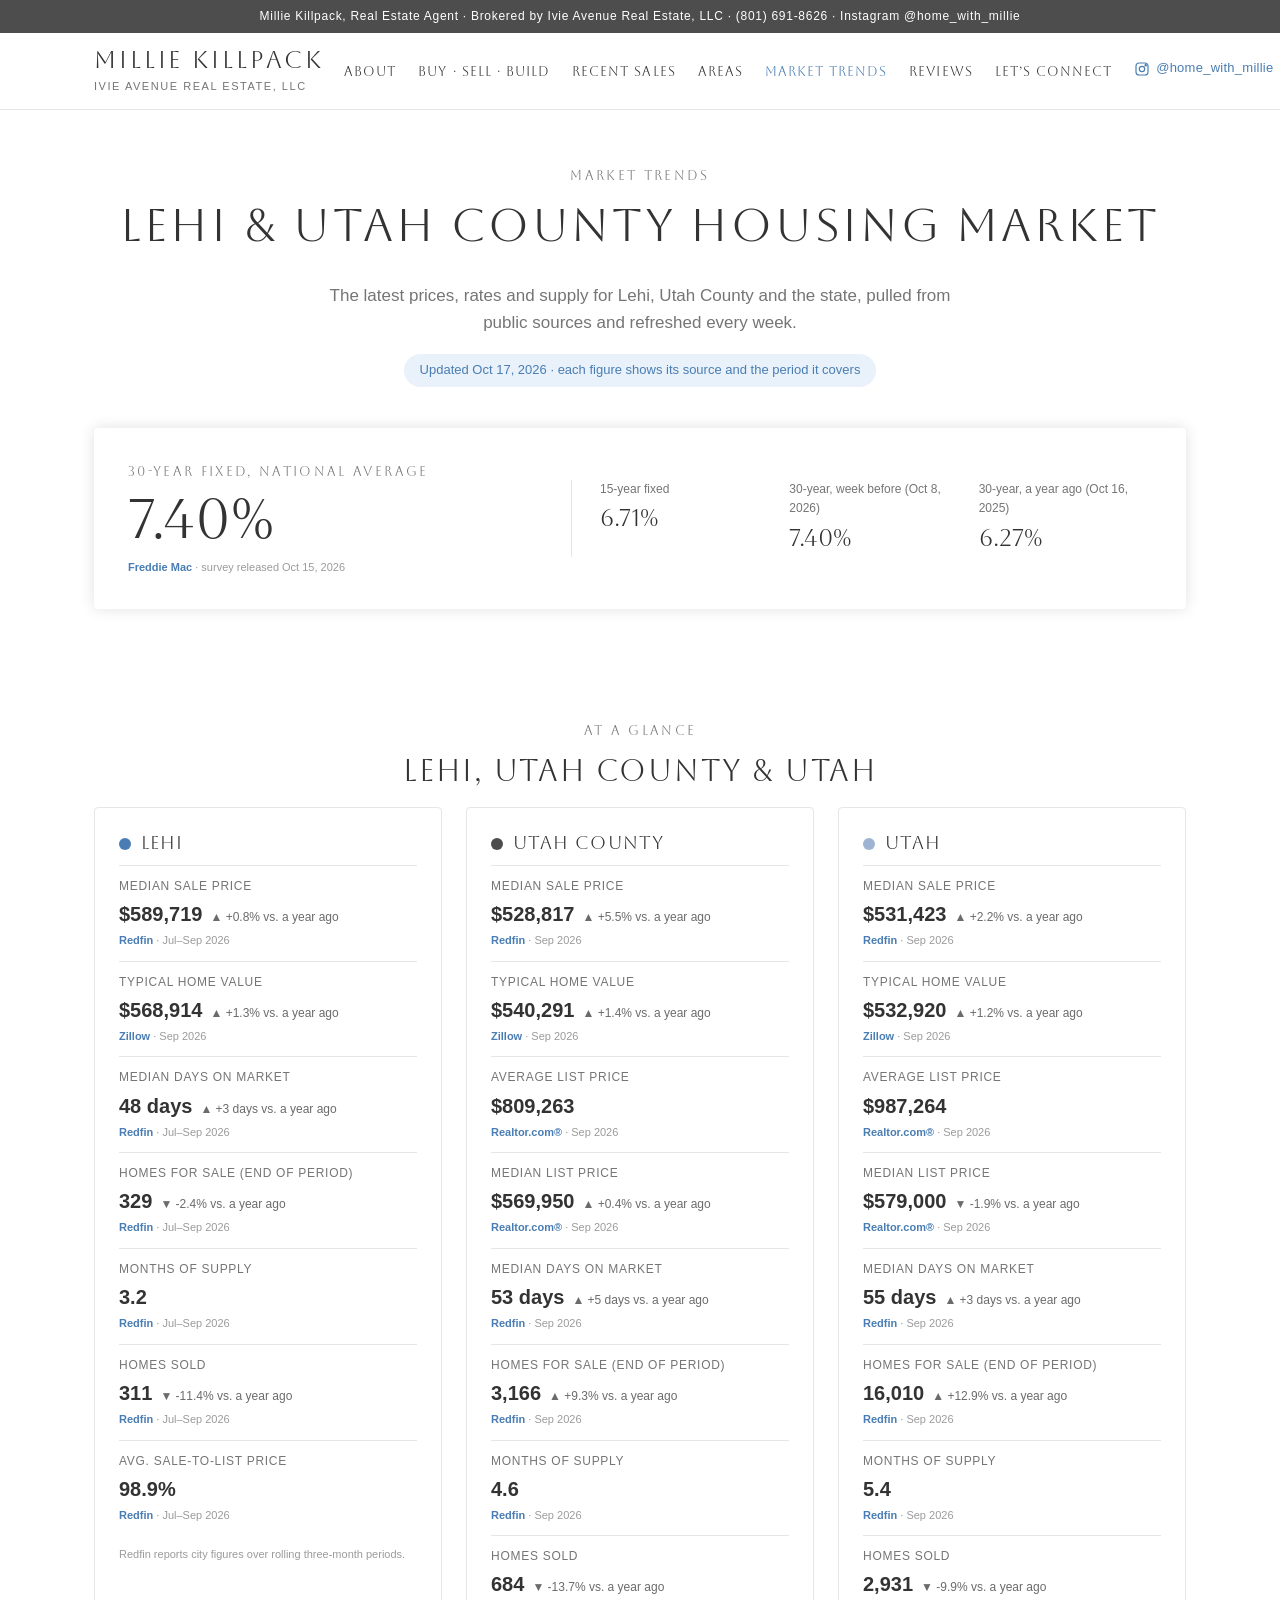
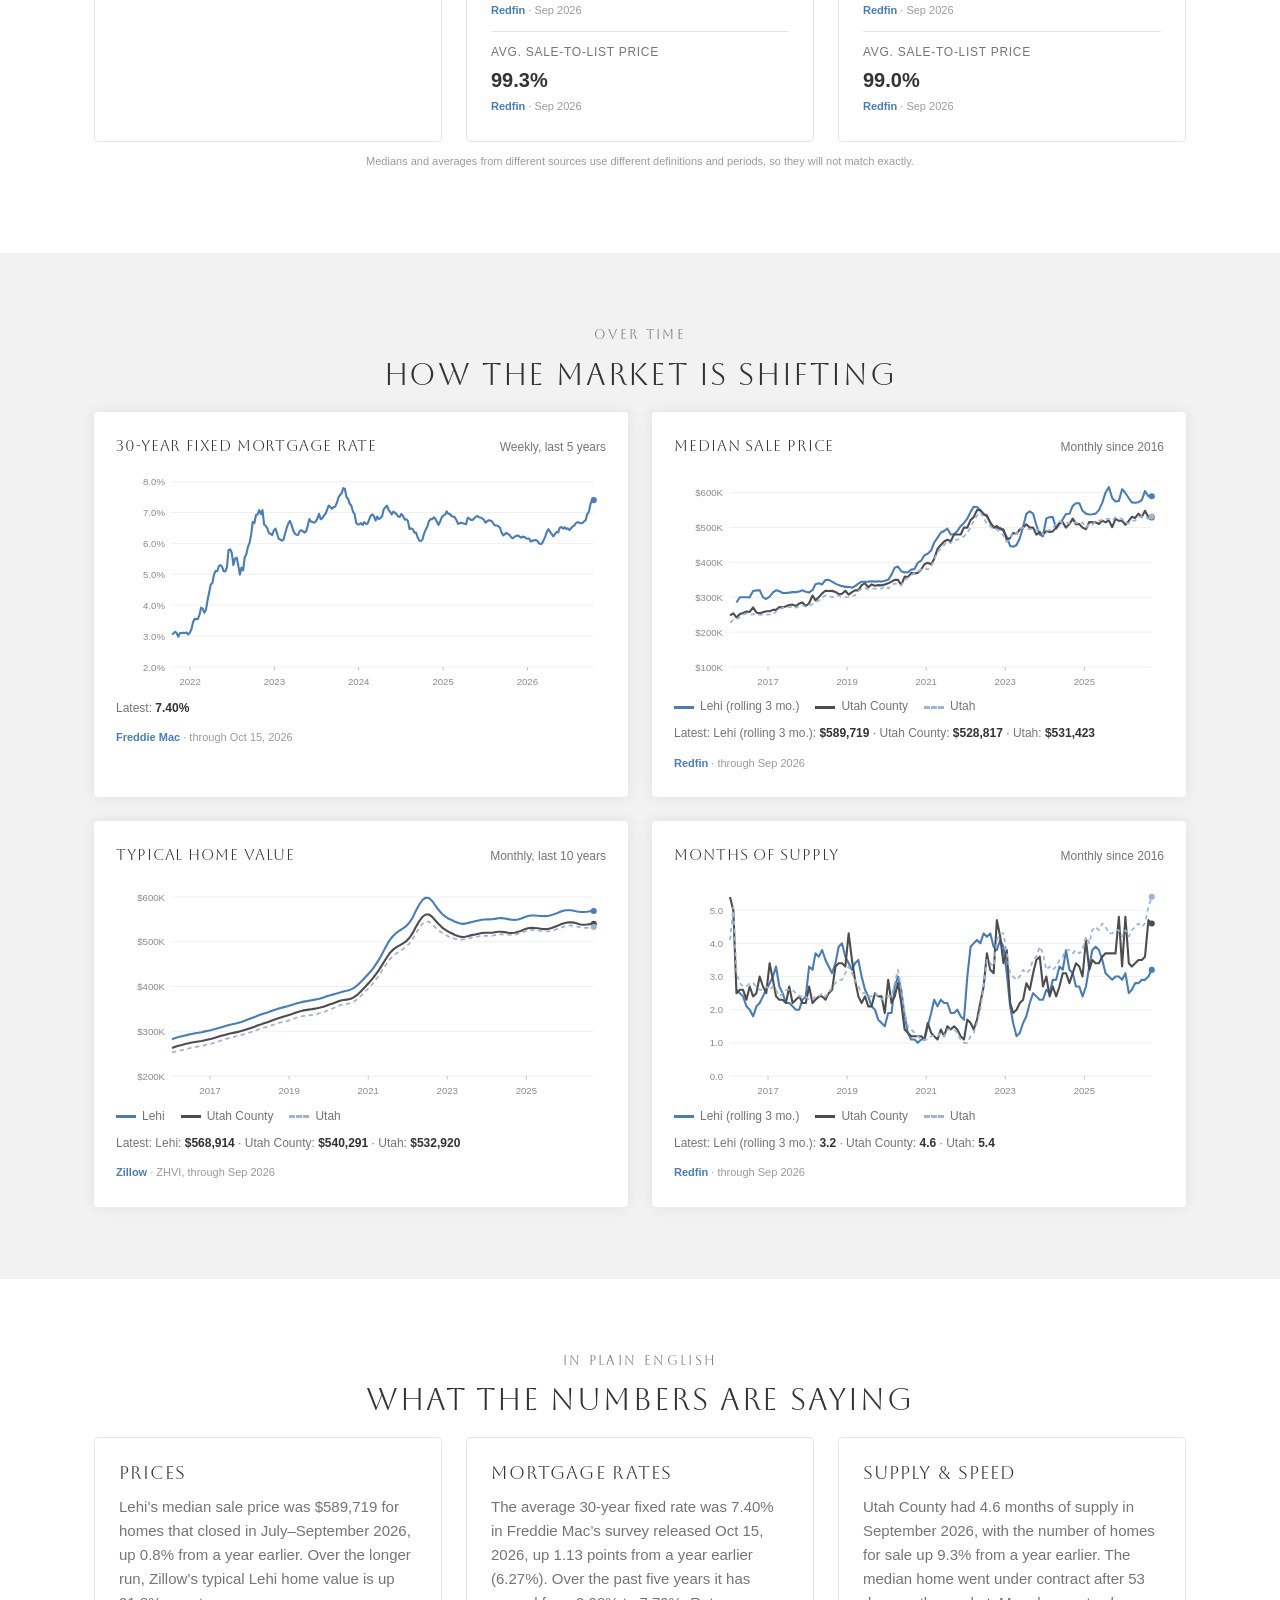
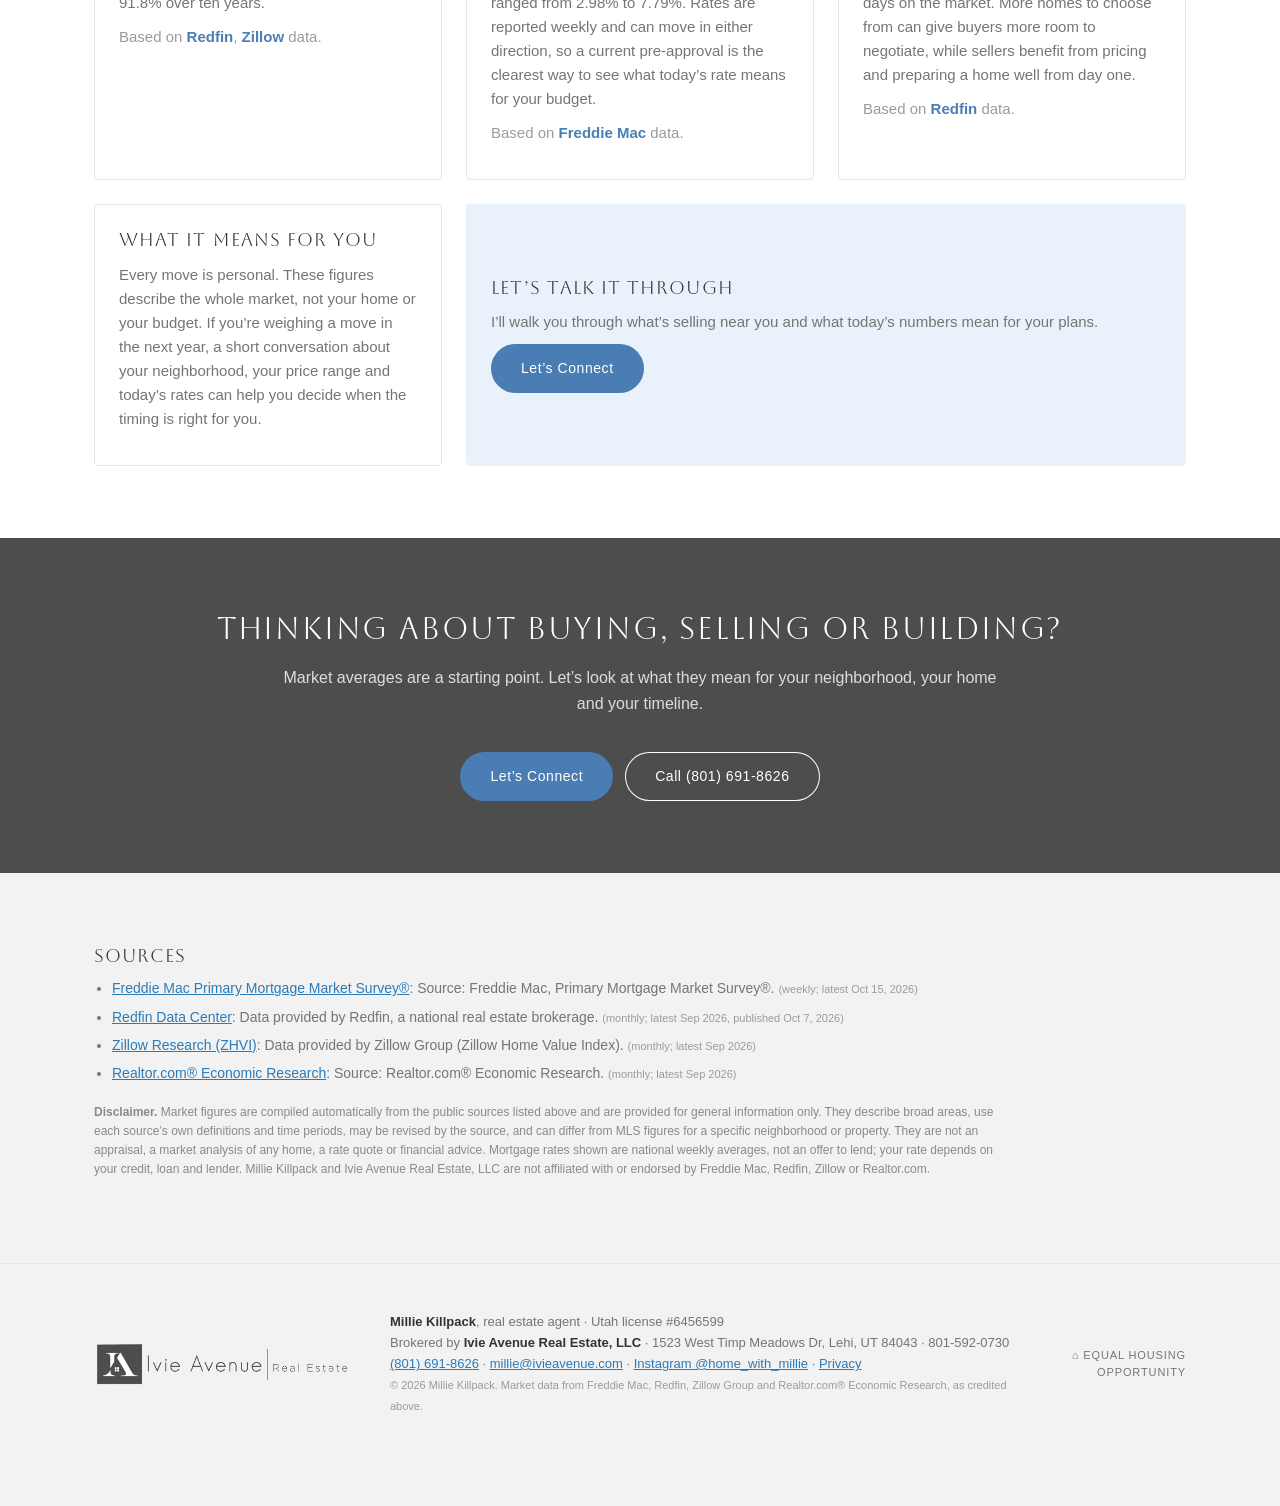
==== market.html @ c8713703 "Millie Killpack site: initial launch build with Market Trends and weekly data workflow" ====
<!doctype html><html lang="en"><head><meta charset="utf-8"><meta name="viewport" content="width=device-width,initial-scale=1">
<title>Lehi &amp; Utah County Housing Market Trends | Millie Killpack, Ivie Avenue Real Estate</title><meta name="description" content="Lehi, Utah County and Utah housing market trends: median sale prices, home values, days on market, inventory and the latest 30-year mortgage rate, refreshed from public sources.">
<link rel="preload" href="fonts/aboreto.woff2" as="font" type="font/woff2" crossorigin><link rel="stylesheet" href="styles.css"><link rel="stylesheet" href="market.css"></head><body>
<div class="topbar">Millie Killpack, Real Estate Agent · Brokered by Ivie Avenue Real Estate, LLC · <a href="tel:+18016918626">(801) 691-8626</a> · <a href="https://www.instagram.com/home_with_millie/" target="_blank" rel="noopener">Instagram @home_with_millie</a></div>
<header class="site"><div class="hdr"><a class="brand" href="index.html#top"><span class="nm">Millie Killpack</span><span class="bk">Ivie Avenue Real Estate, LLC</span></a>
<button class="menu-btn" aria-expanded="false" aria-controls="nav" onclick="var n=document.getElementById('nav');n.classList.toggle('open');this.setAttribute('aria-expanded',n.classList.contains('open'))">Menu ☰</button>
<nav class="main" id="nav"><ul><li><a href="index.html#about">About</a></li><li><a href="index.html#services">Buy · Sell · Build</a></li><li><a href="index.html#sold">Recent Sales</a></li><li><a href="index.html#areas">Areas</a></li><li><a href="market.html" aria-current="page">Market Trends</a></li><li><a href="index.html#reviews">Reviews</a></li><li><a href="index.html#connect">Let’s Connect</a></li><li><a class="ig" href="https://www.instagram.com/home_with_millie/" target="_blank" rel="noopener" aria-label="Instagram @home_with_millie"><svg width="16" height="16" viewBox="0 0 24 24" fill="none" stroke="currentColor" stroke-width="1.8" aria-hidden="true"><rect x="3" y="3" width="18" height="18" rx="5"/><circle cx="12" cy="12" r="4"/><circle cx="17.5" cy="6.5" r="1" fill="currentColor"/></svg> <span>@home_with_millie</span></a></li></ul></nav></div></header>
<main id="top">
<section class="mkt-hero"><div class="wrap">
<p class="eyebrow">Market Trends</p>
<h1>Lehi &amp; Utah County housing market</h1>
<p class="intro">The latest prices, rates and supply for Lehi, Utah County and the state, pulled from public sources and refreshed every week.</p>
<p class="updated" id="updated">Loading the latest figures…</p>
</div></section>

<section class="rate-band"><div class="wrap">
<div class="rate" id="rate"></div>
</div></section>

<section><div class="wrap">
<p class="eyebrow center">At a glance</p><h2 class="center">Lehi, Utah County &amp; Utah</h2>
<div class="glance" id="glance"></div>
<p class="src center" id="glance-note"></p>
</div></section>

<section class="band"><div class="wrap">
<p class="eyebrow center">Over time</p><h2 class="center">How the market is shifting</h2>
<div class="charts">
<figure class="chart" id="c-rate"><figcaption><b>30-year fixed mortgage rate</b><span>Weekly, last 5 years</span></figcaption><div class="plot"></div><p class="src"></p></figure>
<figure class="chart" id="c-price"><figcaption><b>Median sale price</b><span>Monthly since 2016</span></figcaption><div class="plot"></div><p class="src"></p></figure>
<figure class="chart" id="c-zhvi"><figcaption><b>Typical home value</b><span>Monthly, last 10 years</span></figcaption><div class="plot"></div><p class="src"></p></figure>
<figure class="chart" id="c-supply"><figcaption><b>Months of supply</b><span>Monthly since 2016</span></figcaption><div class="plot"></div><p class="src"></p></figure>
</div></div></section>

<section><div class="wrap">
<p class="eyebrow center">In plain English</p><h2 class="center">What the numbers are saying</h2>
<div class="insights" id="insights"></div>
</div></section>

<section class="mkt-cta"><div class="wrap center">
<h2>Thinking about buying, selling or building?</h2>
<p class="lead">Market averages are a starting point. Let’s look at what they mean for your neighborhood, your home and your timeline.</p>
<div class="ctas"><a class="btn" href="index.html#connect">Let’s Connect</a><a class="btn ghost" href="tel:+18016918626">Call (801) 691-8626</a></div>
</div></section>

<section class="band sources"><div class="wrap">
<h3>Sources</h3>
<ul id="sources"></ul>
<p class="disc-text"><b>Disclaimer.</b> Market figures are compiled automatically from the public sources listed above and are provided for general information only. They describe broad areas, use each source’s own definitions and time periods, may be revised by the source, and can differ from MLS figures for a specific neighborhood or property. They are not an appraisal, a market analysis of any home, a rate quote or financial advice. Mortgage rates shown are national weekly averages, not an offer to lend; your rate depends on your credit, loan and lender. Millie Killpack and Ivie Avenue Real Estate, LLC are not affiliated with or endorsed by Freddie Mac, Redfin, Zillow or Realtor.com.</p>
</div></section>
</main><footer><div class="wrap grid"><img class="logo" src="img/Ivie_Ave_bannerlogo.png" alt="Ivie Avenue Real Estate, LLC logo">
<div class="disc"><b>Millie Killpack</b>, real estate agent · Utah license #6456599<br>
Brokered by <b>Ivie Avenue Real Estate, LLC</b> · 1523 West Timp Meadows Dr, Lehi, UT 84043 · 801-592-0730<br>
<a href="tel:+18016918626">(801) 691-8626</a> · <a href="mailto:millie@ivieavenue.com">millie@ivieavenue.com</a> · <a href="https://www.instagram.com/home_with_millie/" target="_blank" rel="noopener">Instagram @home_with_millie</a> · <a href="privacy.html">Privacy</a><br>
<span class="src">© 2026 Millie Killpack. Market data from Freddie Mac, Redfin, Zillow Group and Realtor.com® Economic Research, as credited above.</span></div>
<div class="eho">⌂ Equal Housing<br>Opportunity</div></div></footer>
<div class="mbar"><a href="tel:+18016918626">Call</a><a href="sms:+18016918626">Text</a><a href="index.html#connect">Connect</a></div><script>document.querySelectorAll('nav.main a').forEach(a=>a.addEventListener('click',()=>document.getElementById('nav').classList.remove('open')));</script>
<script src="market.js" defer></script></body></html>
---- styles.css ----
@font-face{font-family:'Aboreto';src:url(fonts/aboreto.woff2) format('woff2');font-weight:400;font-display:swap}
:root{--charcoal:#4d4d4d;--ink:#333;--text:#757575;--gray:#f2f2f2;--line:#e6e6e6;--blue:#497db3;--blue-dk:#066aab;--blue-lt:#a2b6d7;--pill:#e9f2fa;--max:1140px}
*{box-sizing:border-box}html{scroll-behavior:smooth}
body{margin:0;font-family:"Helvetica Neue",Helvetica,Arial,sans-serif;font-size:16px;line-height:1.6;color:var(--text);background:#fff}
img{max-width:100%;display:block}
h1,h2,h3,.display{font-family:'Aboreto',Georgia,serif;font-weight:400;color:var(--ink);text-transform:uppercase;letter-spacing:.06em;line-height:1.25;margin:0 0 .6em}
h1{font-size:clamp(28px,4.4vw,46px)}h2{font-size:clamp(22px,3vw,30px)}h3{font-size:18px}
a{color:#2b7bb9}
.wrap{max-width:var(--max);margin:0 auto;padding:0 24px}
section{padding:72px 0}
.band{background:var(--gray)}
.eyebrow{font-family:'Aboreto',serif;text-transform:uppercase;letter-spacing:.18em;font-size:13px;color:var(--text);margin:0 0 10px}
.center{text-align:center}.lead{max-width:720px;margin:0 auto 36px}
.btn{display:inline-block;background:var(--blue);color:#fff;text-decoration:none;padding:13px 30px;border-radius:9999px;font-size:14px;letter-spacing:.04em;border:0;cursor:pointer;transition:background .2s}
.btn:hover{background:#3b6a9c}
.btn.pill{background:var(--pill);color:var(--blue);padding:9px 22px;font-size:13px}.btn.pill:hover{background:#d8e7f6}
.btn.ghost{background:transparent;color:var(--blue);box-shadow:inset 0 0 0 1px var(--blue)}
/* header */
.topbar{background:var(--charcoal);color:#fff;font-size:12px;letter-spacing:.06em;text-align:center;padding:7px 12px}
.topbar a{color:#fff;text-decoration:none}
header.site{background:#fff;border-bottom:1px solid var(--line);position:sticky;top:0;z-index:50}
.hdr{display:flex;align-items:center;justify-content:space-between;gap:20px;padding:14px 24px;max-width:var(--max);margin:0 auto}
.brand{display:flex;flex-direction:column;text-decoration:none}
.brand .nm{font-family:'Aboreto',serif;font-size:24px;color:var(--ink);letter-spacing:.12em;line-height:1.1}
.brand .bk{font-size:11px;letter-spacing:.14em;text-transform:uppercase;color:var(--text);margin-top:4px}
nav.main ul{list-style:none;display:flex;gap:26px;margin:0;padding:0}
nav.main a{font-family:'Aboreto',serif;text-transform:uppercase;font-size:13px;letter-spacing:.08em;color:var(--ink);text-decoration:none}
nav.main a:hover{color:var(--blue)}
.menu-btn{display:none;background:none;border:1px solid var(--line);border-radius:4px;padding:8px 10px;font-size:14px;color:var(--ink)}
/* hero */
.hero{padding:56px 0 72px}
.hero .grid{display:grid;grid-template-columns:1.1fr .9fr;gap:56px;align-items:center}
.hero p.intro{font-size:17px;max-width:520px}
.hero .ctas{display:flex;gap:12px;flex-wrap:wrap;margin-top:26px}
.circle{border-radius:50%;overflow:hidden;aspect-ratio:1/1;box-shadow:0 0 15px rgba(0,0,0,.15)}
.circle img{width:100%;height:100%;object-fit:cover;object-position:50% 22%}
.proof{display:flex;gap:28px;flex-wrap:wrap;margin-top:34px;padding-top:24px;border-top:1px solid var(--line)}
.proof div{min-width:120px}.proof b{display:block;font-family:'Aboreto',serif;font-weight:400;font-size:22px;color:var(--ink);letter-spacing:.04em}
.proof span{font-size:13px}
.src{font-size:11px;color:#9b9b9b}
/* about */
.about .grid{display:grid;grid-template-columns:.8fr 1.2fr;gap:56px;align-items:center}
.about .photo{border-radius:4px;overflow:hidden;box-shadow:0 0 15px rgba(0,0,0,.15)}
.card-float{background:#fff;padding:40px;box-shadow:0 0 15px rgba(0,0,0,.15);border-radius:4px}
.social{display:flex;gap:16px;flex-wrap:wrap;margin-top:18px;font-size:14px}
/* services */
.cards{display:grid;grid-template-columns:repeat(3,1fr);gap:28px}
.card{background:#fff;box-shadow:0 0 15px rgba(0,0,0,.12);border-radius:4px;padding:34px 28px;text-align:center;display:flex;flex-direction:column;align-items:center}
.card .ic{width:58px;height:58px;border-radius:50%;background:var(--pill);display:grid;place-items:center;margin-bottom:18px;color:var(--blue)}
.card p{font-size:15px;flex:1}
/* sold */
.sold{display:grid;grid-template-columns:repeat(4,1fr);gap:16px}
.sold div{background:#fff;border:1px solid var(--line);border-radius:4px;padding:18px;text-align:center}
.sold b{display:block;font-family:'Aboreto',serif;font-weight:400;color:var(--ink);font-size:15px;letter-spacing:.05em}
.sold span{font-size:12px}
/* areas */
.areas{display:flex;flex-wrap:wrap;gap:12px;justify-content:center}
.areas span{border:1px solid var(--line);border-radius:9999px;padding:9px 20px;font-family:'Aboreto',serif;font-size:13px;letter-spacing:.08em;color:var(--ink);background:#fff}
/* reviews */
.rating{display:inline-flex;align-items:center;gap:10px;background:#fff;border:1px solid var(--line);border-radius:9999px;padding:8px 18px;font-size:14px;margin-bottom:30px}
.stars{color:#e0a800;letter-spacing:2px}
.reviews{columns:3 300px;column-gap:24px}
.rev{break-inside:avoid;background:#fff;border-radius:4px;box-shadow:0 0 15px rgba(0,0,0,.08);padding:26px;margin:0 0 24px}
.rev blockquote{margin:0 0 14px;font-size:15px;color:#555}.rev blockquote p{margin:0 0 .7em}
.rev .who{font-weight:bold;color:var(--ink);font-size:14px}
.rev .meta{font-size:12px;color:#9b9b9b}
.tag{display:inline-block;font-size:11px;letter-spacing:.06em;text-transform:uppercase;padding:2px 8px;border-radius:9999px;background:var(--pill);color:var(--blue);margin-right:6px}
.tag.g{background:#f1f3f4;color:#3c4043}
/* form */
.connect .grid{display:grid;grid-template-columns:.85fr 1.15fr;gap:56px}
.connect .side .circle{max-width:220px;margin-bottom:24px}
.contact-list{list-style:none;padding:0;margin:18px 0;font-size:15px}.contact-list li{padding:8px 0;border-bottom:1px solid var(--line)}
form .row2{display:grid;grid-template-columns:1fr 1fr;gap:14px}
.fld{margin-bottom:22px}
.fld>label,.fld legend{display:block;font-weight:bold;font-size:13px;color:var(--ink);margin-bottom:6px;padding:0}
fieldset{border:0;margin:0 0 22px;padding:0}
.sub{font-size:12px;color:#9b9b9b;margin-top:4px;display:block}
input[type=text],input[type=email],input[type=tel],textarea{width:100%;font:inherit;font-size:15px;padding:10px 12px;border:1px solid #ccc;border-radius:2px;background:#fff;color:var(--ink)}
input:focus,textarea:focus{outline:2px solid var(--blue-lt);border-color:var(--blue)}
.opt{display:flex;gap:9px;align-items:flex-start;font-size:14px;margin:6px 0;color:#555}.opt input{margin-top:4px}
.req{color:#c0392b}
button.submit{background:var(--blue-dk);color:#fff;border:0;border-radius:3px;padding:12px 26px;font-size:15px;cursor:pointer}
.placeholder-note{background:#fff8e1;border:1px dashed #e0a800;color:#7a5b00;font-size:13px;padding:10px 14px;border-radius:4px;margin-bottom:22px}
.form-msg{display:none;margin-top:16px;padding:12px 14px;border-radius:4px;background:var(--pill);color:var(--blue);font-size:14px}
.consent{font-size:12px;color:#9b9b9b;margin-top:12px}
/* footer */
footer{background:var(--gray);padding:48px 0 90px;font-size:13px;border-top:1px solid var(--line)}
footer .grid{display:grid;grid-template-columns:auto 1fr auto;gap:36px;align-items:center}
footer .logo{width:260px}
footer .disc b{color:var(--ink)}
footer .eho{font-size:11px;letter-spacing:.08em;text-transform:uppercase;text-align:right}
.mbar{display:none}
@media (max-width:900px){
 nav.main{display:none;position:absolute;top:100%;left:0;right:0;background:#fff;border-bottom:1px solid var(--line)}
 nav.main.open{display:block}nav.main ul{flex-direction:column;gap:0;padding:8px 24px}nav.main li a{display:block;padding:12px 0;border-bottom:1px solid var(--line)}
 .menu-btn{display:block}
 .hero .grid,.about .grid,.connect .grid{grid-template-columns:1fr;gap:32px}
 .hero .grid .circle{max-width:300px;margin:0 auto;order:-1}
 .cards{grid-template-columns:1fr}.sold{grid-template-columns:repeat(2,1fr)}
 footer .grid{grid-template-columns:1fr;text-align:center}footer .logo{margin:0 auto}footer .eho{text-align:center}
 section{padding:52px 0}.card-float{padding:26px}
 .mbar{display:grid;grid-template-columns:1fr 1fr 1fr;position:fixed;bottom:0;left:0;right:0;z-index:60;background:var(--charcoal)}
 .mbar a{color:#fff;text-align:center;padding:14px 4px;font-size:13px;text-decoration:none;letter-spacing:.06em;text-transform:uppercase;border-right:1px solid #666}
 .mbar a:last-child{border:0;background:var(--blue)}
}
@media (max-width:520px){form .row2{grid-template-columns:1fr}.brand .nm{font-size:20px}}
.ph{background:#fff8e1;color:#7a5b00;padding:0 4px;border-radius:2px}
fieldset legend{display:block;font-weight:bold;font-size:13px;color:var(--ink);margin-bottom:6px;padding:0}
section[id],#value{scroll-margin-top:90px}
.hp{position:absolute!important;left:-9999px!important;width:1px;height:1px;opacity:0}
nav.main a.ig{display:inline-flex;align-items:center;gap:6px;color:var(--blue);text-transform:none;letter-spacing:.02em;font-family:"Helvetica Neue",Helvetica,Arial,sans-serif;font-size:13px}
nav.main a.ig svg{vertical-align:middle}
.hero-ig{margin:16px 0 0;font-size:14px}.hero-ig a{display:inline-flex;align-items:center;gap:7px;text-decoration:none;color:var(--blue)}
@media (max-width:1100px){
 nav.main{display:none;position:absolute;top:100%;left:0;right:0;background:#fff;border-bottom:1px solid var(--line)}
 nav.main.open{display:block}nav.main ul{flex-direction:column;align-items:stretch;gap:0;padding:8px 24px}nav.main li a{display:block;padding:12px 0;border-bottom:1px solid var(--line)}
 .menu-btn{display:block}
}
/* nav fit with Market Trends item */
nav.main a,.brand .nm,.brand .bk{white-space:nowrap}
nav.main ul{gap:22px;align-items:center}
@media (max-width:1240px) and (min-width:1101px){nav.main ul{gap:16px}nav.main a{font-size:12px}nav.main a.ig span{display:none}}
---- market.css ----
/* Market Trends page */
.mkt-hero{padding:56px 0 28px;text-align:center}
.mkt-hero .intro{max-width:640px;margin:0 auto;font-size:17px}
.updated{display:inline-block;margin-top:18px;font-size:13px;background:var(--pill);color:var(--blue);border-radius:9999px;padding:6px 16px}
.rate-band{padding:0 0 40px}
.rate{display:grid;grid-template-columns:1fr 1.4fr;gap:28px;align-items:center;background:#fff;box-shadow:0 0 15px rgba(0,0,0,.12);border-radius:4px;padding:30px 34px}
.rate-main b{display:block;font-family:'Aboreto',serif;font-weight:400;font-size:56px;color:var(--ink);line-height:1.1;margin:4px 0}
.rate-side{display:grid;grid-template-columns:repeat(3,1fr);gap:16px;border-left:1px solid var(--line);padding-left:28px}
.rate-side span{display:block;font-size:12px}.rate-side b{font-family:'Aboreto',serif;font-weight:400;font-size:24px;color:var(--ink)}
.stag{color:var(--blue);text-decoration:none;font-weight:bold}.stag:hover{text-decoration:underline}
.glance{display:grid;grid-template-columns:repeat(3,1fr);gap:24px;margin-top:10px}
.area{background:#fff;border:1px solid var(--line);border-radius:4px;padding:24px 24px 14px}
.area h3{display:flex;align-items:center;gap:10px;margin-bottom:10px}.area h3 i{width:12px;height:12px;border-radius:50%;display:inline-block}
.area dl{margin:0}.area dl>div{padding:11px 0;border-top:1px solid var(--line)}
.area dt{font-size:12px;letter-spacing:.06em;text-transform:uppercase}
.area dd{margin:2px 0 0}.area dd b{font-size:20px;color:var(--ink);margin-right:8px}
.area dd small{display:block;font-size:11px;color:#9b9b9b;margin-top:2px}
.chg{font-size:12px;white-space:nowrap}.chg{color:#6b6b6b}
.charts{display:grid;grid-template-columns:1fr 1fr;gap:24px;margin-top:10px}
.chart{margin:0;background:#fff;border-radius:4px;box-shadow:0 0 15px rgba(0,0,0,.08);padding:22px 22px 14px}
.chart figcaption{display:flex;justify-content:space-between;align-items:baseline;gap:10px;margin-bottom:6px}
.chart figcaption b{font-family:'Aboreto',serif;font-weight:400;color:var(--ink);text-transform:uppercase;letter-spacing:.06em;font-size:15px}
.chart figcaption span{font-size:12px}
.chart svg{width:100%;height:auto;display:block}
.chart .grid{stroke:#eee}.chart .tick{stroke:#bbb}
.chart .yl{font-size:11px;fill:#8a8a8a;text-anchor:end}.chart .xl{font-size:11px;fill:#8a8a8a;text-anchor:middle}
.legend{display:flex;flex-wrap:wrap;gap:6px 16px;font-size:12px;margin-top:6px}.legend i{display:inline-block;width:20px;vertical-align:middle;margin-right:6px}
.latest{font-size:12px;margin:8px 0 0}.latest b{color:var(--ink)}
.insights{display:grid;grid-template-columns:repeat(3,1fr);gap:24px;margin-top:10px}
.insights .cta-card{grid-column:span 2;display:flex;flex-direction:column;justify-content:center;align-items:flex-start}
.insights article{background:#fff;border:1px solid var(--line);border-radius:4px;padding:24px}
.insights article p{font-size:15px;margin:0 0 10px}
.insights .cta-card{background:var(--pill);border-color:transparent}
.mkt-cta{background:var(--charcoal);color:#eee}.mkt-cta h2{color:#fff}.mkt-cta .lead{color:#ddd}
.mkt-cta .ctas{display:flex;gap:12px;justify-content:center;flex-wrap:wrap}.mkt-cta .btn.ghost{color:#fff;box-shadow:inset 0 0 0 1px #fff}
.sources h3{margin-bottom:10px}.sources ul{padding-left:18px;font-size:14px;margin:0 0 18px}.sources li{margin:6px 0}
.disc-text{font-size:12px;color:#8a8a8a;max-width:900px}
nav.main a[aria-current=page]{color:var(--blue)}
@media (max-width:900px){
 .rate{grid-template-columns:1fr;padding:24px}.rate-side{border-left:0;padding-left:0;border-top:1px solid var(--line);padding-top:16px;grid-template-columns:1fr 1fr 1fr}
 .glance,.charts,.insights{grid-template-columns:1fr}.insights .cta-card{grid-column:auto}.mkt-hero{padding:40px 0 22px}.rate-main b{font-size:46px}
}
@media (max-width:520px){.rate-side{grid-template-columns:1fr}.chart{padding:16px 12px 10px}}
@media (max-width:520px){.chart .yl,.chart .xl{font-size:17px}}
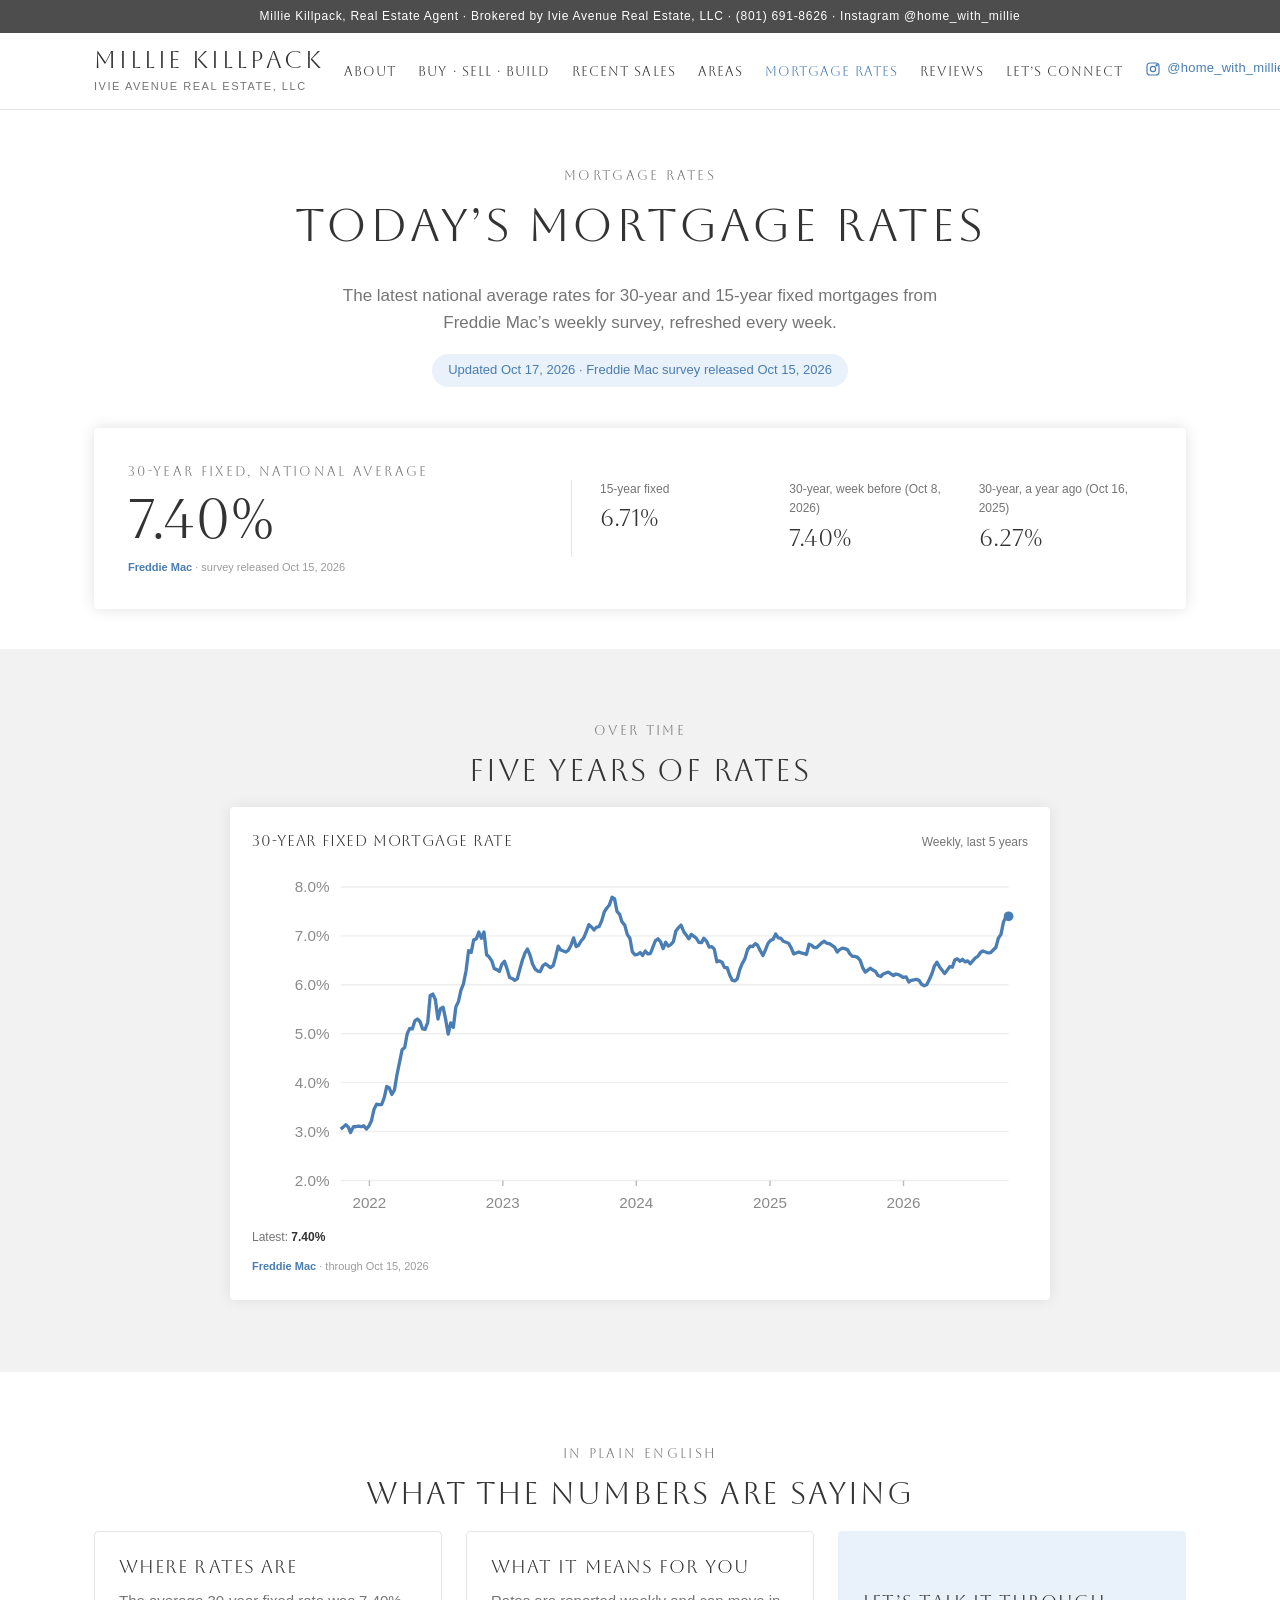
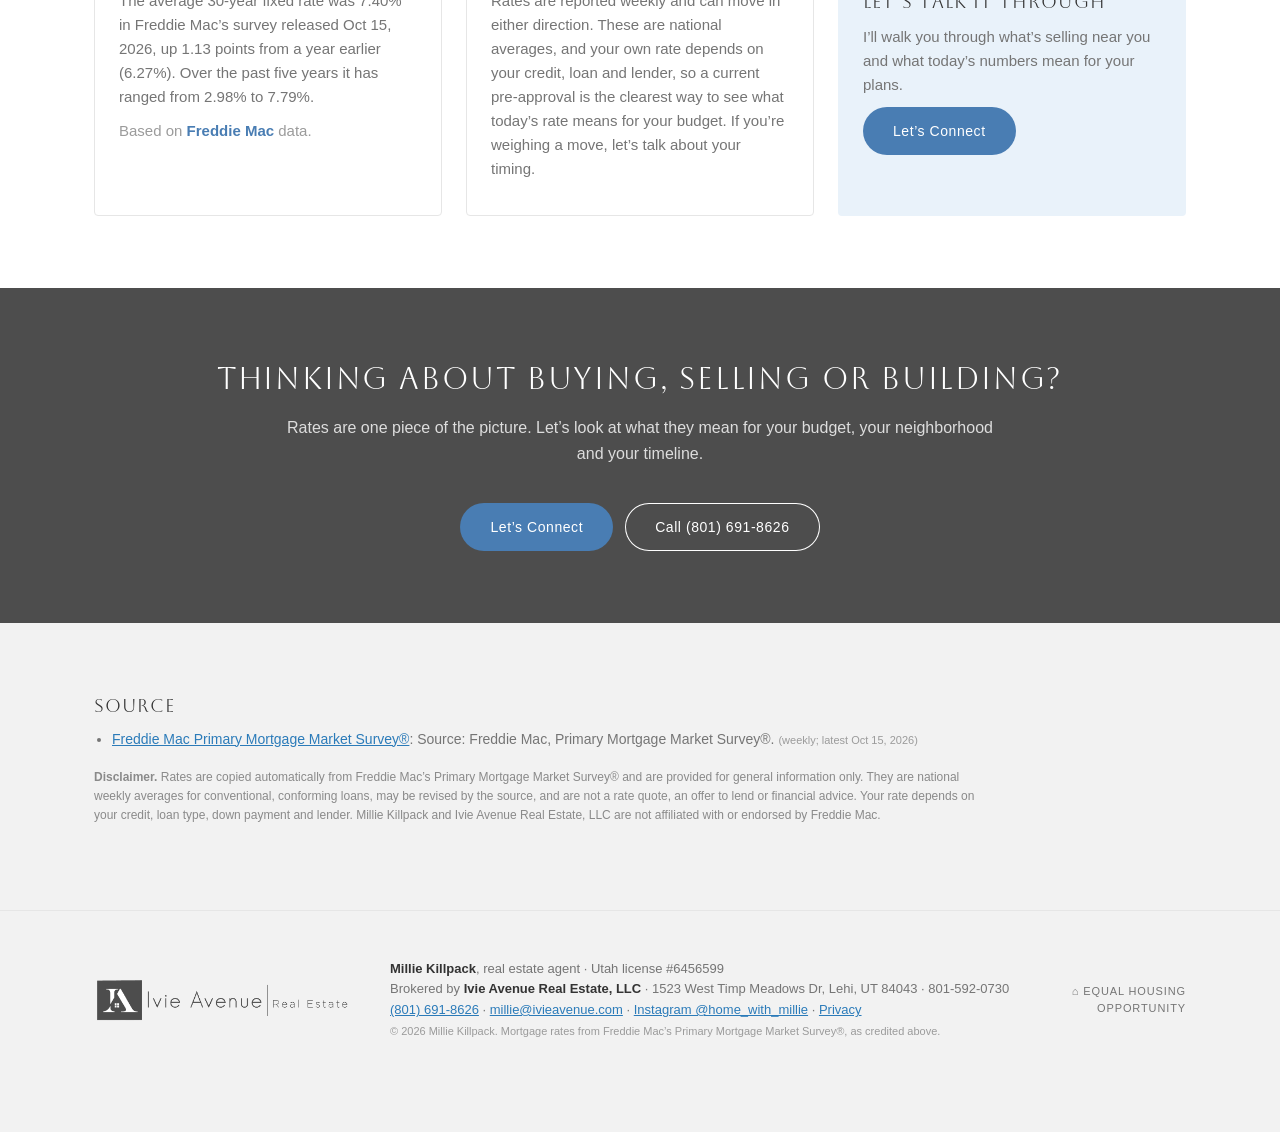
==== commit dfd56810: "Market Trends -> Mortgage Rates only (Freddie Mac PMMS); rates.html with redirect from market.html; " ====
--- a/market.html
+++ b/market.html
@@ -1,58 +1,4 @@
-<!doctype html><html lang="en"><head><meta charset="utf-8"><meta name="viewport" content="width=device-width,initial-scale=1">
-<title>Lehi &amp; Utah County Housing Market Trends | Millie Killpack, Ivie Avenue Real Estate</title><meta name="description" content="Lehi, Utah County and Utah housing market trends: median sale prices, home values, days on market, inventory and the latest 30-year mortgage rate, refreshed from public sources.">
-<link rel="preload" href="fonts/aboreto.woff2" as="font" type="font/woff2" crossorigin><link rel="stylesheet" href="styles.css"><link rel="stylesheet" href="market.css"></head><body>
-<div class="topbar">Millie Killpack, Real Estate Agent · Brokered by Ivie Avenue Real Estate, LLC · <a href="tel:+18016918626">(801) 691-8626</a> · <a href="https://www.instagram.com/home_with_millie/" target="_blank" rel="noopener">Instagram @home_with_millie</a></div>
-<header class="site"><div class="hdr"><a class="brand" href="index.html#top"><span class="nm">Millie Killpack</span><span class="bk">Ivie Avenue Real Estate, LLC</span></a>
-<button class="menu-btn" aria-expanded="false" aria-controls="nav" onclick="var n=document.getElementById('nav');n.classList.toggle('open');this.setAttribute('aria-expanded',n.classList.contains('open'))">Menu ☰</button>
-<nav class="main" id="nav"><ul><li><a href="index.html#about">About</a></li><li><a href="index.html#services">Buy · Sell · Build</a></li><li><a href="index.html#sold">Recent Sales</a></li><li><a href="index.html#areas">Areas</a></li><li><a href="market.html" aria-current="page">Market Trends</a></li><li><a href="index.html#reviews">Reviews</a></li><li><a href="index.html#connect">Let’s Connect</a></li><li><a class="ig" href="https://www.instagram.com/home_with_millie/" target="_blank" rel="noopener" aria-label="Instagram @home_with_millie"><svg width="16" height="16" viewBox="0 0 24 24" fill="none" stroke="currentColor" stroke-width="1.8" aria-hidden="true"><rect x="3" y="3" width="18" height="18" rx="5"/><circle cx="12" cy="12" r="4"/><circle cx="17.5" cy="6.5" r="1" fill="currentColor"/></svg> <span>@home_with_millie</span></a></li></ul></nav></div></header>
-<main id="top">
-<section class="mkt-hero"><div class="wrap">
-<p class="eyebrow">Market Trends</p>
-<h1>Lehi &amp; Utah County housing market</h1>
-<p class="intro">The latest prices, rates and supply for Lehi, Utah County and the state, pulled from public sources and refreshed every week.</p>
-<p class="updated" id="updated">Loading the latest figures…</p>
-</div></section>
-
-<section class="rate-band"><div class="wrap">
-<div class="rate" id="rate"></div>
-</div></section>
-
-<section><div class="wrap">
-<p class="eyebrow center">At a glance</p><h2 class="center">Lehi, Utah County &amp; Utah</h2>
-<div class="glance" id="glance"></div>
-<p class="src center" id="glance-note"></p>
-</div></section>
-
-<section class="band"><div class="wrap">
-<p class="eyebrow center">Over time</p><h2 class="center">How the market is shifting</h2>
-<div class="charts">
-<figure class="chart" id="c-rate"><figcaption><b>30-year fixed mortgage rate</b><span>Weekly, last 5 years</span></figcaption><div class="plot"></div><p class="src"></p></figure>
-<figure class="chart" id="c-price"><figcaption><b>Median sale price</b><span>Monthly since 2016</span></figcaption><div class="plot"></div><p class="src"></p></figure>
-<figure class="chart" id="c-zhvi"><figcaption><b>Typical home value</b><span>Monthly, last 10 years</span></figcaption><div class="plot"></div><p class="src"></p></figure>
-<figure class="chart" id="c-supply"><figcaption><b>Months of supply</b><span>Monthly since 2016</span></figcaption><div class="plot"></div><p class="src"></p></figure>
-</div></div></section>
-
-<section><div class="wrap">
-<p class="eyebrow center">In plain English</p><h2 class="center">What the numbers are saying</h2>
-<div class="insights" id="insights"></div>
-</div></section>
-
-<section class="mkt-cta"><div class="wrap center">
-<h2>Thinking about buying, selling or building?</h2>
-<p class="lead">Market averages are a starting point. Let’s look at what they mean for your neighborhood, your home and your timeline.</p>
-<div class="ctas"><a class="btn" href="index.html#connect">Let’s Connect</a><a class="btn ghost" href="tel:+18016918626">Call (801) 691-8626</a></div>
-</div></section>
-
-<section class="band sources"><div class="wrap">
-<h3>Sources</h3>
-<ul id="sources"></ul>
-<p class="disc-text"><b>Disclaimer.</b> Market figures are compiled automatically from the public sources listed above and are provided for general information only. They describe broad areas, use each source’s own definitions and time periods, may be revised by the source, and can differ from MLS figures for a specific neighborhood or property. They are not an appraisal, a market analysis of any home, a rate quote or financial advice. Mortgage rates shown are national weekly averages, not an offer to lend; your rate depends on your credit, loan and lender. Millie Killpack and Ivie Avenue Real Estate, LLC are not affiliated with or endorsed by Freddie Mac, Redfin, Zillow or Realtor.com.</p>
-</div></section>
-</main><footer><div class="wrap grid"><img class="logo" src="img/Ivie_Ave_bannerlogo.png" alt="Ivie Avenue Real Estate, LLC logo">
-<div class="disc"><b>Millie Killpack</b>, real estate agent · Utah license #6456599<br>
-Brokered by <b>Ivie Avenue Real Estate, LLC</b> · 1523 West Timp Meadows Dr, Lehi, UT 84043 · 801-592-0730<br>
-<a href="tel:+18016918626">(801) 691-8626</a> · <a href="mailto:millie@ivieavenue.com">millie@ivieavenue.com</a> · <a href="https://www.instagram.com/home_with_millie/" target="_blank" rel="noopener">Instagram @home_with_millie</a> · <a href="privacy.html">Privacy</a><br>
-<span class="src">© 2026 Millie Killpack. Market data from Freddie Mac, Redfin, Zillow Group and Realtor.com® Economic Research, as credited above.</span></div>
-<div class="eho">⌂ Equal Housing<br>Opportunity</div></div></footer>
-<div class="mbar"><a href="tel:+18016918626">Call</a><a href="sms:+18016918626">Text</a><a href="index.html#connect">Connect</a></div><script>document.querySelectorAll('nav.main a').forEach(a=>a.addEventListener('click',()=>document.getElementById('nav').classList.remove('open')));</script>
-<script src="market.js" defer></script></body></html>+<!doctype html><html lang="en"><head><meta charset="utf-8"><title>Mortgage Rates | Millie Killpack</title>
+<link rel="canonical" href="https://milliekillpackhomes.com/rates.html"><meta name="robots" content="noindex">
+<meta http-equiv="refresh" content="0; url=rates.html"><script>location.replace('rates.html'+location.hash)</script></head>
+<body><p>This page has moved to <a href="rates.html">Mortgage Rates</a>.</p></body></html>
